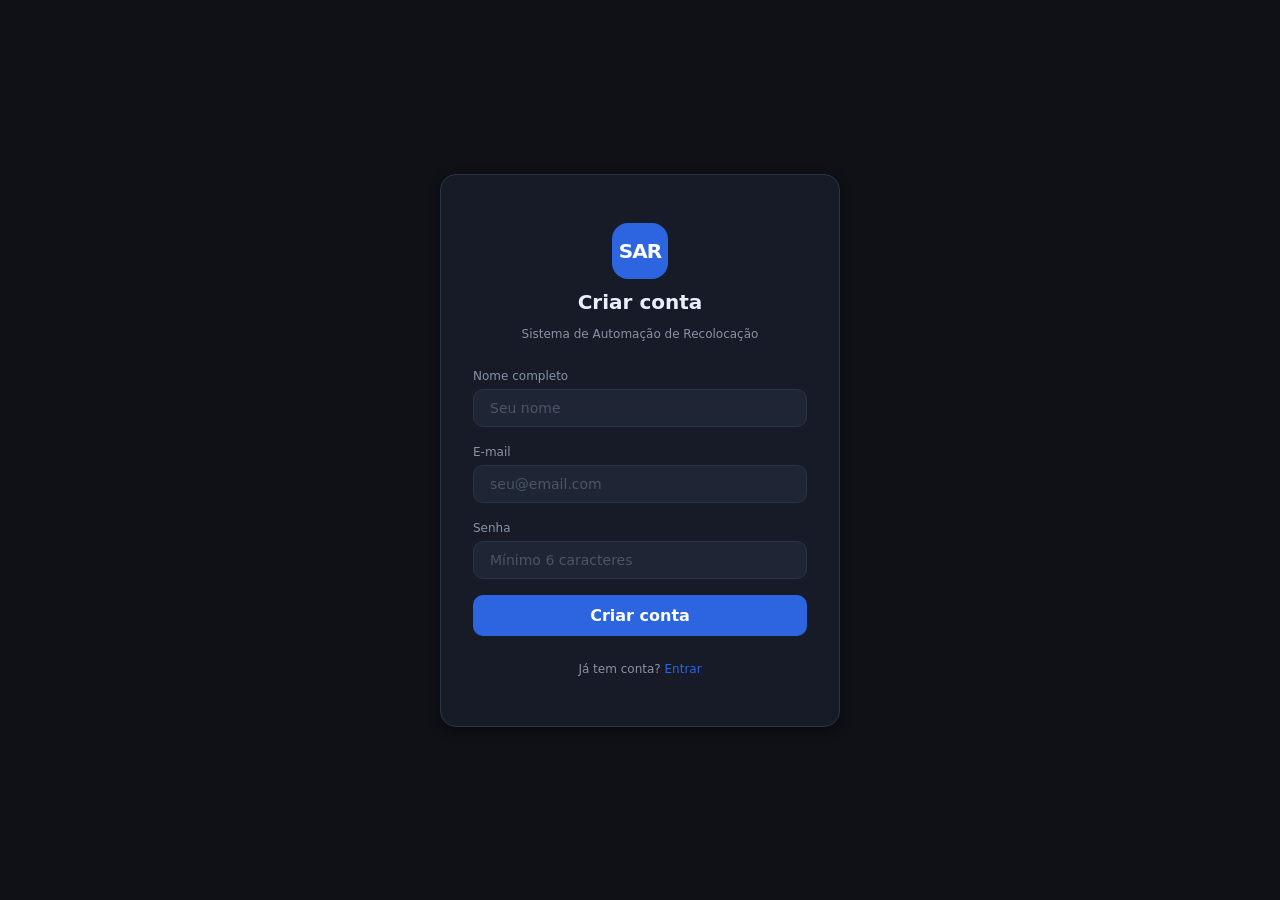
==== frontend/telas/cadastro.html @ 2b6198cf "feat: Motor 2 completo + correções Motor 1 + redesign tela de vagas Motor 2 — Identidade e Acesso: -" ====
<!DOCTYPE html>
<html lang="pt-BR">
<head>
  <meta charset="UTF-8" />
  <meta name="viewport" content="width=device-width, initial-scale=1.0" />
  <title>SAR — Criar conta</title>
  <link rel="stylesheet" href="/frontend/estilos/visual.css" />
</head>
<body>

  <main class="auth-pagina">
    <div class="auth-card">

      <div class="auth-marca">
        <div class="auth-logo">SAR</div>
        <h1 class="auth-titulo">Criar conta</h1>
        <p class="auth-subtitulo">Sistema de Automação de Recolocação</p>
      </div>

      <div id="aviso-global" class="auth-aviso" role="alert"></div>

      <form id="form-cadastro" class="auth-formulario" novalidate>

        <div class="form-grupo" id="grupo-nome">
          <label class="form-label" for="nome">Nome completo</label>
          <input
            class="form-input"
            type="text"
            id="nome"
            name="nome"
            placeholder="Seu nome"
            autocomplete="name"
            required
          />
          <span class="form-mensagem-erro" id="erro-nome"></span>
        </div>

        <div class="form-grupo" id="grupo-email">
          <label class="form-label" for="email">E-mail</label>
          <input
            class="form-input"
            type="email"
            id="email"
            name="email"
            placeholder="seu@email.com"
            autocomplete="email"
            required
          />
          <span class="form-mensagem-erro" id="erro-email"></span>
        </div>

        <div class="form-grupo" id="grupo-senha">
          <label class="form-label" for="senha">Senha</label>
          <input
            class="form-input"
            type="password"
            id="senha"
            name="senha"
            placeholder="Mínimo 6 caracteres"
            autocomplete="new-password"
            required
          />
          <span class="form-mensagem-erro" id="erro-senha"></span>
        </div>

        <button type="submit" id="btn-cadastrar" class="btn btn-primario btn-auth">
          Criar conta
        </button>

      </form>

      <p class="auth-rodape">
        Já tem conta? <a href="/login">Entrar</a>
      </p>

    </div>
  </main>

  <script src="/integracao/rotas/api.js"></script>
  <script src="/frontend/scripts/cadastro.js"></script>

</body>
</html>
---- frontend/estilos/visual.css ----
/* ============================================================
   SAR — visual.css
   Design system global. Único arquivo CSS do sistema.
   ============================================================ */

/* ------------------------------------------------------------
   1. TOKENS DE DESIGN
------------------------------------------------------------ */
:root {
  /* Fundos */
  --fundo:           #0f1117;
  --superficie:      #161b27;
  --card:            #1e2535;
  --card-hover:      #243048;
  --borda:           #2a3447;
  --borda-sutil:     #1e2535;

  /* Marca */
  --primaria:        #2d65e0;
  --primaria-hover:  #3d75f0;
  --primaria-suave:  rgba(45, 101, 224, 0.15);

  /* Texto */
  --texto:           #e8f0ff;
  --texto-sec:       #8892a4;
  --texto-des:       #4a5568;

  /* Feedback */
  --sucesso:         #22c55e;
  --sucesso-suave:   rgba(34, 197, 94, 0.12);
  --aviso:           #f59e0b;
  --erro:            #ef4444;
  --erro-suave:      rgba(239, 68, 68, 0.12);

  /* Badges — regime */
  --badge-clt:       #3b82f6;
  --badge-pj:        #8b5cf6;
  --badge-estagio:   #06b6d4;
  --badge-outro:     #6b7280;

  /* Badges — modalidade */
  --badge-remoto:    #10b981;
  --badge-presencial:#f59e0b;
  --badge-hibrido:   #a78bfa;

  /* Espaçamento */
  --esp-xs:  4px;
  --esp-sm:  8px;
  --esp-md:  16px;
  --esp-lg:  24px;
  --esp-xl:  32px;
  --esp-2xl: 48px;

  /* Tipografia */
  --fonte:      system-ui, -apple-system, "Segoe UI", sans-serif;
  --fonte-xs:   0.6875rem;
  --fonte-sm:   0.75rem;
  --fonte-md:   0.875rem;
  --fonte-base: 1rem;
  --fonte-lg:   1.125rem;
  --fonte-xl:   1.25rem;
  --fonte-2xl:  1.5rem;

  /* Bordas */
  --raio-sm:   6px;
  --raio-md:   10px;
  --raio-lg:   16px;
  --raio-full: 9999px;

  /* Sombras */
  --sombra-sm: 0 1px 3px rgba(0,0,0,0.3);
  --sombra-md: 0 4px 12px rgba(0,0,0,0.4);

  /* Transição padrão */
  --transicao: 0.18s ease;

  /* Layout */
  --sidebar-largura: 220px;
}

/* ------------------------------------------------------------
   2. RESET
------------------------------------------------------------ */
*, *::before, *::after { box-sizing: border-box; margin: 0; padding: 0; }

html, body { height: 100%; }

body {
  font-family: var(--fonte);
  font-size: var(--fonte-base);
  color: var(--texto);
  background: var(--fundo);
  line-height: 1.5;
  -webkit-font-smoothing: antialiased;
}

a    { color: inherit; text-decoration: none; }
ul   { list-style: none; }
button { cursor: pointer; font-family: var(--fonte); border: none; background: none; }

/* ------------------------------------------------------------
   3. LAYOUT PRINCIPAL
------------------------------------------------------------ */
.app-layout {
  display: flex;
  height: 100vh;
  overflow: hidden;
}

/* ------------------------------------------------------------
   4. SIDEBAR
------------------------------------------------------------ */
.sidebar {
  width: var(--sidebar-largura);
  min-width: var(--sidebar-largura);
  background: var(--superficie);
  border-right: 1px solid var(--borda);
  display: flex;
  flex-direction: column;
  padding: var(--esp-lg) 0;
  overflow-y: auto;
}

.sidebar-logo {
  padding: 0 var(--esp-lg) var(--esp-lg);
  border-bottom: 1px solid var(--borda);
  margin-bottom: var(--esp-md);
}

.logo-principal {
  font-size: var(--fonte-xl);
  font-weight: 800;
  color: var(--texto);
  letter-spacing: -0.5px;
}

.logo-sub {
  font-size: var(--fonte-sm);
  color: var(--texto-sec);
  margin-top: 2px;
}

.sidebar-nav {
  flex: 1;
  padding: 0 var(--esp-sm);
  display: flex;
  flex-direction: column;
  gap: var(--esp-xs);
}

.nav-item {
  display: flex;
  align-items: center;
  gap: var(--esp-md);
  padding: 10px var(--esp-md);
  border-radius: var(--raio-md);
  font-size: var(--fonte-md);
  color: var(--texto-sec);
  transition: background var(--transicao), color var(--transicao);
  cursor: pointer;
  user-select: none;
}

.nav-item:hover               { background: var(--card); color: var(--texto); }
.nav-item.ativo               { background: var(--primaria-suave); color: var(--primaria); font-weight: 600; }
.nav-item .nav-icone          { font-size: var(--fonte-lg); width: 22px; text-align: center; flex-shrink: 0; }

.sidebar-footer {
  padding: var(--esp-md) var(--esp-lg) 0;
  border-top: 1px solid var(--borda);
  margin-top: var(--esp-lg);
}

.status-conexao {
  display: flex;
  align-items: center;
  gap: var(--esp-sm);
  font-size: var(--fonte-sm);
  color: var(--texto-sec);
}

.status-ponto {
  width: 8px;
  height: 8px;
  border-radius: var(--raio-full);
  background: var(--texto-des);
  flex-shrink: 0;
  transition: background var(--transicao);
}

.status-ponto.online  { background: var(--sucesso); box-shadow: 0 0 6px var(--sucesso); }
.status-ponto.offline { background: var(--erro); }

/* ------------------------------------------------------------
   5. CONTEÚDO PRINCIPAL
------------------------------------------------------------ */
.main-content {
  flex: 1;
  display: flex;
  flex-direction: column;
  overflow: hidden;
}

.page-header {
  display: flex;
  align-items: center;
  justify-content: space-between;
  padding: var(--esp-lg) var(--esp-xl);
  border-bottom: 1px solid var(--borda);
  flex-shrink: 0;
  gap: var(--esp-md);
}

.page-titulo {
  font-size: var(--fonte-xl);
  font-weight: 700;
  color: var(--texto);
}

.page-contagem {
  font-size: var(--fonte-md);
  color: var(--texto-sec);
  margin-left: var(--esp-sm);
  font-weight: 400;
}

.page-acoes {
  display: flex;
  align-items: center;
  gap: var(--esp-sm);
}

.sync-status {
  font-size: var(--fonte-sm);
  color: var(--texto-des);
}

/* ------------------------------------------------------------
   6. BOTÕES
------------------------------------------------------------ */
.btn {
  display: inline-flex;
  align-items: center;
  gap: var(--esp-sm);
  padding: var(--esp-sm) var(--esp-md);
  border-radius: var(--raio-md);
  font-size: var(--fonte-md);
  font-weight: 500;
  transition: background var(--transicao), opacity var(--transicao);
  white-space: nowrap;
}

.btn:active:not(:disabled) { transform: scale(0.97); }
.btn:disabled              { opacity: 0.45; cursor: not-allowed; }

.btn-primario                       { background: var(--primaria); color: #fff; }
.btn-primario:hover:not(:disabled)  { background: var(--primaria-hover); }

.btn-secundario                      { background: var(--card); color: var(--texto); border: 1px solid var(--borda); }
.btn-secundario:hover:not(:disabled) { background: var(--card-hover); }

.btn-ghost                      { background: transparent; color: var(--texto-sec); }
.btn-ghost:hover:not(:disabled) { background: var(--card); color: var(--texto); }

.icone-sync { display: inline-block; transition: transform 0.5s ease; }
.sincronizando .icone-sync { animation: girar 0.9s linear infinite; }

@keyframes girar { to { transform: rotate(360deg); } }

/* ------------------------------------------------------------
   7. BARRA DE FILTROS
------------------------------------------------------------ */
.filtros-bar {
  display: flex;
  align-items: center;
  gap: var(--esp-sm);
  padding: var(--esp-md) var(--esp-xl);
  border-bottom: 1px solid var(--borda);
  flex-shrink: 0;
  flex-wrap: wrap;
}

.filtro-label {
  font-size: var(--fonte-sm);
  color: var(--texto-sec);
  font-weight: 500;
}

.filtro-chip {
  display: inline-flex;
  align-items: center;
  gap: var(--esp-xs);
  padding: 5px var(--esp-md);
  border-radius: var(--raio-full);
  font-size: var(--fonte-sm);
  font-weight: 500;
  border: 1px solid var(--borda);
  color: var(--texto-sec);
  background: var(--card);
  cursor: pointer;
  transition: background var(--transicao), color var(--transicao), border-color var(--transicao);
  user-select: none;
}

.filtro-chip:hover      { background: var(--card-hover); color: var(--texto); }
.filtro-chip.ativo      { background: var(--primaria-suave); color: var(--primaria); border-color: var(--primaria); }

.filtro-limpar {
  margin-left: auto;
  font-size: var(--fonte-sm);
  color: var(--texto-sec);
  cursor: pointer;
  padding: 5px var(--esp-sm);
  border-radius: var(--raio-sm);
  transition: color var(--transicao);
}
.filtro-limpar:hover { color: var(--texto); }

/* ------------------------------------------------------------
   8. ÁREA DE SCROLL
------------------------------------------------------------ */
.content-scroll {
  flex: 1;
  overflow-y: auto;
  padding: var(--esp-xl);
}

/* ------------------------------------------------------------
   9. GRID DE VAGAS
------------------------------------------------------------ */
.vagas-grid {
  display: grid;
  grid-template-columns: repeat(auto-fill, minmax(300px, 1fr));
  gap: var(--esp-lg);
}

/* ------------------------------------------------------------
   10. CARD DE VAGA
------------------------------------------------------------ */
.vaga-card {
  background: var(--card);
  border: 1px solid var(--borda);
  border-radius: var(--raio-lg);
  padding: var(--esp-lg);
  display: flex;
  flex-direction: column;
  gap: var(--esp-md);
  transition: border-color var(--transicao), box-shadow var(--transicao), transform 0.15s ease;
}

.vaga-card:hover {
  border-color: var(--primaria);
  box-shadow: var(--sombra-md);
  transform: translateY(-2px);
}

.card-topo {
  display: flex;
  align-items: flex-start;
  gap: var(--esp-md);
}

.card-avatar {
  width: 42px;
  height: 42px;
  border-radius: var(--raio-md);
  background: var(--primaria-suave);
  border: 1px solid var(--borda);
  display: flex;
  align-items: center;
  justify-content: center;
  font-size: var(--fonte-md);
  font-weight: 700;
  color: var(--primaria);
  flex-shrink: 0;
  overflow: hidden;
}

.card-avatar img {
  width: 100%;
  height: 100%;
  object-fit: cover;
  border-radius: inherit;
}

.card-empresa-wrap { flex: 1; min-width: 0; }

.card-empresa {
  font-size: var(--fonte-sm);
  color: var(--texto-sec);
  white-space: nowrap;
  overflow: hidden;
  text-overflow: ellipsis;
}

.card-titulo {
  font-size: var(--fonte-base);
  font-weight: 700;
  color: var(--texto);
  line-height: 1.3;
  margin-top: 2px;
  display: -webkit-box;
  -webkit-line-clamp: 2;
  -webkit-box-orient: vertical;
  overflow: hidden;
}

.card-local {
  display: flex;
  align-items: center;
  gap: var(--esp-xs);
  font-size: var(--fonte-sm);
  color: var(--texto-sec);
}

.card-badges {
  display: flex;
  flex-wrap: wrap;
  gap: var(--esp-xs);
}

/* ------------------------------------------------------------
   11. BADGES
------------------------------------------------------------ */
.badge {
  display: inline-flex;
  align-items: center;
  padding: 3px 8px;
  border-radius: var(--raio-full);
  font-size: var(--fonte-xs);
  font-weight: 600;
  letter-spacing: 0.3px;
  text-transform: uppercase;
}

.badge-clt        { background: rgba(59,130,246,0.15);  color: var(--badge-clt); }
.badge-pj         { background: rgba(139,92,246,0.15);  color: var(--badge-pj); }
.badge-estagio    { background: rgba(6,182,212,0.15);   color: var(--badge-estagio); }
.badge-outro      { background: rgba(107,114,128,0.15); color: var(--badge-outro); }
.badge-remoto     { background: rgba(16,185,129,0.15);  color: var(--badge-remoto); }
.badge-presencial { background: rgba(245,158,11,0.15);  color: var(--badge-presencial); }
.badge-hibrido    { background: rgba(167,139,250,0.15); color: var(--badge-hibrido); }

/* ------------------------------------------------------------
   12. RODAPÉ DO CARD
------------------------------------------------------------ */
.card-salario {
  font-size: var(--fonte-md);
  color: var(--sucesso);
  font-weight: 600;
}

.card-salario.a-combinar {
  color: var(--texto-des);
  font-weight: 400;
  font-style: italic;
}

.card-rodape {
  display: flex;
  align-items: center;
  justify-content: space-between;
  margin-top: auto;
  padding-top: var(--esp-md);
  border-top: 1px solid var(--borda-sutil);
  gap: var(--esp-sm);
}

.card-data {
  font-size: var(--fonte-sm);
  color: var(--texto-des);
}

/* ------------------------------------------------------------
   13. ESTADOS
------------------------------------------------------------ */
.estado-container {
  display: flex;
  flex-direction: column;
  align-items: center;
  justify-content: center;
  gap: var(--esp-md);
  padding: var(--esp-2xl);
  text-align: center;
  grid-column: 1 / -1;
}

.estado-icone      { font-size: 3rem; opacity: 0.5; }
.estado-titulo     { font-size: var(--fonte-lg); font-weight: 600; color: var(--texto); }
.estado-descricao  { font-size: var(--fonte-md); color: var(--texto-sec); max-width: 360px; }

/* Skeleton loader */
@keyframes shimmer {
  from { background-position: 200% 0; }
  to   { background-position: -200% 0; }
}

.skeleton {
  background: linear-gradient(90deg, var(--card) 25%, var(--card-hover) 50%, var(--card) 75%);
  background-size: 200% 100%;
  animation: shimmer 1.4s infinite;
  border-radius: var(--raio-sm);
  color: transparent !important;
}

/* ------------------------------------------------------------
   14. SEÇÕES DE CONTEÚDO (navegação SPA)
------------------------------------------------------------ */
.secao {
  flex: 1;
  display: flex;
  flex-direction: column;
  overflow: hidden;
}

.secao.hidden { display: none !important; }

/* ------------------------------------------------------------
   15. PÁGINA SOBRE
------------------------------------------------------------ */
.sobre-hero {
  text-align: center;
  padding: var(--esp-2xl) var(--esp-xl);
  border-bottom: 1px solid var(--borda);
  margin-bottom: var(--esp-xl);
}

.sobre-logo {
  display: inline-flex;
  align-items: center;
  justify-content: center;
  width: 72px;
  height: 72px;
  border-radius: var(--raio-lg);
  background: var(--primaria);
  font-size: var(--fonte-2xl);
  font-weight: 800;
  color: #fff;
  letter-spacing: -1px;
  margin-bottom: var(--esp-lg);
}

.sobre-titulo {
  font-size: var(--fonte-2xl);
  font-weight: 700;
  color: var(--texto);
  margin-bottom: var(--esp-sm);
}

.sobre-tagline {
  font-size: var(--fonte-base);
  color: var(--texto-sec);
  max-width: 520px;
  margin: 0 auto;
}

.sobre-secao {
  max-width: 860px;
  margin: 0 auto var(--esp-xl);
  padding: 0 var(--esp-xl);
}

.sobre-secao-titulo {
  font-size: var(--fonte-lg);
  font-weight: 700;
  color: var(--texto);
  margin-bottom: var(--esp-md);
  padding-bottom: var(--esp-sm);
  border-bottom: 1px solid var(--borda);
}

.sobre-texto {
  font-size: var(--fonte-md);
  color: var(--texto-sec);
  line-height: 1.7;
  margin-bottom: var(--esp-md);
}

/* Informações acadêmicas */
.sobre-academico {
  display: grid;
  grid-template-columns: 1fr 1fr;
  gap: var(--esp-md);
}

.academico-item {
  background: var(--card);
  border: 1px solid var(--borda);
  border-radius: var(--raio-md);
  padding: var(--esp-md);
  display: flex;
  flex-direction: column;
  gap: var(--esp-xs);
}

.academico-label {
  font-size: var(--fonte-xs);
  font-weight: 600;
  text-transform: uppercase;
  letter-spacing: 0.5px;
  color: var(--texto-sec);
}

.academico-valor {
  font-size: var(--fonte-md);
  font-weight: 600;
  color: var(--texto);
}

.academico-placeholder {
  color: var(--texto-des);
  font-style: italic;
  font-weight: 400;
}

/* Grid da equipe */
.equipe-grid {
  display: grid;
  grid-template-columns: repeat(auto-fill, minmax(160px, 1fr));
  gap: var(--esp-md);
}

.equipe-card {
  background: var(--card);
  border: 1px solid var(--borda);
  border-radius: var(--raio-lg);
  padding: var(--esp-lg) var(--esp-md);
  display: flex;
  flex-direction: column;
  align-items: center;
  gap: var(--esp-sm);
  text-align: center;
  transition: border-color var(--transicao), transform 0.15s ease;
}

.equipe-card:hover {
  border-color: var(--primaria);
  transform: translateY(-2px);
}

.equipe-avatar {
  width: 56px;
  height: 56px;
  border-radius: var(--raio-full);
  background: var(--primaria-suave);
  border: 2px solid var(--borda);
  display: flex;
  align-items: center;
  justify-content: center;
  font-size: var(--fonte-lg);
  font-weight: 700;
  color: var(--primaria);
}

.equipe-nome {
  font-size: var(--fonte-md);
  font-weight: 600;
  color: var(--texto);
  line-height: 1.3;
}

.equipe-funcao {
  font-size: var(--fonte-sm);
  color: var(--texto-sec);
}

/* Card do desenvolvedor */
.dev-footer {
  max-width: 860px;
  margin: var(--esp-xl) auto var(--esp-2xl);
  padding: 0 var(--esp-xl);
}

.dev-card {
  background: var(--superficie);
  border: 1px solid var(--borda);
  border-radius: var(--raio-lg);
  padding: var(--esp-xl);
  display: flex;
  align-items: center;
  gap: var(--esp-xl);
}

.dev-avatar {
  width: 72px;
  height: 72px;
  border-radius: var(--raio-full);
  background: var(--primaria-suave);
  border: 2px solid var(--primaria);
  display: flex;
  align-items: center;
  justify-content: center;
  font-size: var(--fonte-xl);
  font-weight: 700;
  color: var(--primaria);
  flex-shrink: 0;
}

.dev-info { flex: 1; }

.dev-nome {
  font-size: var(--fonte-lg);
  font-weight: 700;
  color: var(--texto);
}

.dev-cargo {
  font-size: var(--fonte-md);
  color: var(--primaria);
  margin-top: 2px;
}

.dev-descricao {
  font-size: var(--fonte-sm);
  color: var(--texto-sec);
  margin-top: var(--esp-sm);
  line-height: 1.6;
}

.dev-links {
  display: flex;
  gap: var(--esp-sm);
  margin-top: var(--esp-md);
  flex-wrap: wrap;
}

.dev-link {
  display: inline-flex;
  align-items: center;
  gap: var(--esp-xs);
  padding: 6px var(--esp-md);
  border-radius: var(--raio-full);
  font-size: var(--fonte-sm);
  font-weight: 500;
  border: 1px solid var(--borda);
  color: var(--texto-sec);
  background: var(--card);
  transition: color var(--transicao), border-color var(--transicao), background var(--transicao);
}

.dev-link:hover {
  color: var(--primaria);
  border-color: var(--primaria);
  background: var(--primaria-suave);
}

/* ------------------------------------------------------------
   16. UTILITÁRIOS
------------------------------------------------------------ */
.hidden { display: none !important; }

/* ------------------------------------------------------------
   15. SCROLLBAR
------------------------------------------------------------ */
::-webkit-scrollbar              { width: 5px; height: 5px; }
::-webkit-scrollbar-track        { background: transparent; }
::-webkit-scrollbar-thumb        { background: var(--borda); border-radius: var(--raio-full); }
::-webkit-scrollbar-thumb:hover  { background: var(--texto-des); }

/* ------------------------------------------------------------
   17. BARRA DE BUSCA
------------------------------------------------------------ */
.busca-bar {
  padding: var(--esp-md) var(--esp-xl);
  border-bottom: 1px solid var(--borda);
  flex-shrink: 0;
}

.busca-input {
  width: 100%;
  padding: 9px var(--esp-md);
  background: var(--card);
  border: 1px solid var(--borda);
  border-radius: var(--raio-md);
  font-family: var(--fonte);
  font-size: var(--fonte-md);
  color: var(--texto);
  outline: none;
  transition: border-color var(--transicao), box-shadow var(--transicao);
}

.busca-input:focus {
  border-color: var(--primaria);
  box-shadow: 0 0 0 3px var(--primaria-suave);
}

.busca-input::placeholder { color: var(--texto-des); }

/* ------------------------------------------------------------
   18. SELETOR DE ORDENAÇÃO
------------------------------------------------------------ */
.select-ordenacao {
  padding: var(--esp-sm) var(--esp-md);
  background: var(--card);
  border: 1px solid var(--borda);
  border-radius: var(--raio-md);
  font-family: var(--fonte);
  font-size: var(--fonte-md);
  color: var(--texto);
  cursor: pointer;
  outline: none;
  transition: border-color var(--transicao);
}

.select-ordenacao:focus { border-color: var(--primaria); }

/* ------------------------------------------------------------
   19. LISTA DE VAGAS
------------------------------------------------------------ */
.vagas-lista {
  display: flex;
  flex-direction: column;
  gap: var(--esp-sm);
}

.vaga-item {
  display: flex;
  align-items: center;
  gap: var(--esp-md);
  padding: var(--esp-md) var(--esp-lg);
  background: var(--card);
  border: 1px solid var(--borda);
  border-radius: var(--raio-md);
  transition: border-color var(--transicao), box-shadow var(--transicao);
}

.vaga-item:hover {
  border-color: var(--primaria);
  box-shadow: var(--sombra-sm);
}

.item-avatar {
  width: 38px;
  height: 38px;
  border-radius: var(--raio-md);
  background: var(--primaria-suave);
  border: 1px solid var(--borda);
  display: flex;
  align-items: center;
  justify-content: center;
  font-size: var(--fonte-md);
  font-weight: 700;
  color: var(--primaria);
  flex-shrink: 0;
}

.item-info {
  flex: 1;
  min-width: 0;
  display: flex;
  flex-direction: column;
  gap: 2px;
}

.item-titulo {
  font-size: var(--fonte-md);
  font-weight: 600;
  color: var(--texto);
  white-space: nowrap;
  overflow: hidden;
  text-overflow: ellipsis;
}

.item-empresa {
  font-size: var(--fonte-sm);
  color: var(--texto-sec);
  white-space: nowrap;
  overflow: hidden;
  text-overflow: ellipsis;
}

.item-badges {
  display: flex;
  gap: var(--esp-xs);
  flex-shrink: 0;
}

.item-meta {
  flex-shrink: 0;
  text-align: right;
  display: flex;
  flex-direction: column;
  gap: 2px;
  min-width: 100px;
}

.item-salario {
  font-size: var(--fonte-sm);
  font-weight: 600;
  color: var(--sucesso);
}

.item-salario.a-combinar {
  color: var(--texto-des);
  font-weight: 400;
  font-style: italic;
}

.item-data {
  font-size: var(--fonte-xs);
  color: var(--texto-des);
}

.btn-item-acao {
  flex-shrink: 0;
  font-size: var(--fonte-sm);
  padding: 6px var(--esp-md);
}

/* ------------------------------------------------------------
   20. VAGA REMOVIDA DA PLATAFORMA
------------------------------------------------------------ */
.vaga-removida {
  opacity: 0.65;
  border-color: var(--aviso) !important;
}

.vaga-removida:hover {
  border-color: var(--aviso) !important;
  box-shadow: 0 4px 12px rgba(245, 158, 11, 0.15);
  transform: none;
}

.card-removida {
  font-size: var(--fonte-xs);
  font-weight: 600;
  color: var(--aviso);
  background: rgba(245, 158, 11, 0.1);
  border: 1px solid rgba(245, 158, 11, 0.3);
  border-radius: var(--raio-sm);
  padding: 3px var(--esp-sm);
  letter-spacing: 0.2px;
}

/* ------------------------------------------------------------
   18. TELAS DE AUTENTICAÇÃO
------------------------------------------------------------ */
.auth-pagina {
  min-height: 100vh;
  display: flex;
  align-items: center;
  justify-content: center;
  background: var(--fundo);
  padding: var(--esp-xl) var(--esp-md);
}

.auth-card {
  width: 100%;
  max-width: 400px;
  background: var(--superficie);
  border: 1px solid var(--borda);
  border-radius: var(--raio-lg);
  padding: var(--esp-2xl) var(--esp-xl);
  display: flex;
  flex-direction: column;
  gap: var(--esp-lg);
  box-shadow: var(--sombra-md);
}

.auth-marca {
  display: flex;
  flex-direction: column;
  align-items: center;
  gap: var(--esp-sm);
  text-align: center;
}

.auth-logo {
  display: inline-flex;
  align-items: center;
  justify-content: center;
  width: 56px;
  height: 56px;
  border-radius: var(--raio-lg);
  background: var(--primaria);
  font-size: var(--fonte-xl);
  font-weight: 800;
  color: #fff;
  letter-spacing: -1px;
}

.auth-titulo {
  font-size: var(--fonte-xl);
  font-weight: 700;
  color: var(--texto);
}

.auth-subtitulo {
  font-size: var(--fonte-sm);
  color: var(--texto-sec);
}

.auth-formulario {
  display: flex;
  flex-direction: column;
  gap: var(--esp-md);
}

.form-grupo {
  display: flex;
  flex-direction: column;
  gap: var(--esp-xs);
}

.form-label {
  font-size: var(--fonte-sm);
  font-weight: 500;
  color: var(--texto-sec);
}

.form-input {
  width: 100%;
  padding: 10px var(--esp-md);
  background: var(--card);
  border: 1px solid var(--borda);
  border-radius: var(--raio-md);
  font-family: var(--fonte);
  font-size: var(--fonte-md);
  color: var(--texto);
  outline: none;
  transition: border-color var(--transicao), box-shadow var(--transicao);
}

.form-input:focus {
  border-color: var(--primaria);
  box-shadow: 0 0 0 3px var(--primaria-suave);
}

.form-input::placeholder { color: var(--texto-des); }

.form-grupo.com-erro .form-input {
  border-color: var(--erro);
  box-shadow: 0 0 0 3px var(--erro-suave);
}

.form-mensagem-erro {
  font-size: var(--fonte-sm);
  color: var(--erro);
  display: none;
}

.form-grupo.com-erro .form-mensagem-erro { display: block; }

.auth-aviso {
  font-size: var(--fonte-sm);
  color: var(--erro);
  background: var(--erro-suave);
  border: 1px solid var(--erro);
  border-radius: var(--raio-md);
  padding: var(--esp-sm) var(--esp-md);
  text-align: center;
  display: none;
}

.auth-aviso.visivel { display: block; }

.btn-auth {
  width: 100%;
  justify-content: center;
  padding: 11px var(--esp-md);
  font-size: var(--fonte-base);
  font-weight: 600;
}

.auth-rodape {
  text-align: center;
  font-size: var(--fonte-sm);
  color: var(--texto-sec);
}

.auth-rodape a {
  color: var(--primaria);
  font-weight: 500;
  transition: color var(--transicao);
}

.auth-rodape a:hover { color: var(--primaria-hover); }

/* ------------------------------------------------------------
   16. RESPONSIVO
------------------------------------------------------------ */
@media (max-width: 768px) {
  .sidebar {
    width: 60px;
    min-width: 60px;
    padding: var(--esp-md) 0;
  }

  .logo-sub,
  .nav-item span,
  .status-conexao span { display: none; }

  .sidebar-logo    { padding: 0 var(--esp-sm) var(--esp-md); text-align: center; }
  .nav-item        { justify-content: center; padding: var(--esp-sm); }
  .nav-item .nav-icone { margin: 0; }

  .page-header     { padding: var(--esp-md); }
  .filtros-bar     { padding: var(--esp-sm) var(--esp-md); }
  .content-scroll  { padding: var(--esp-md); }
  .vagas-grid      { grid-template-columns: 1fr; }
}
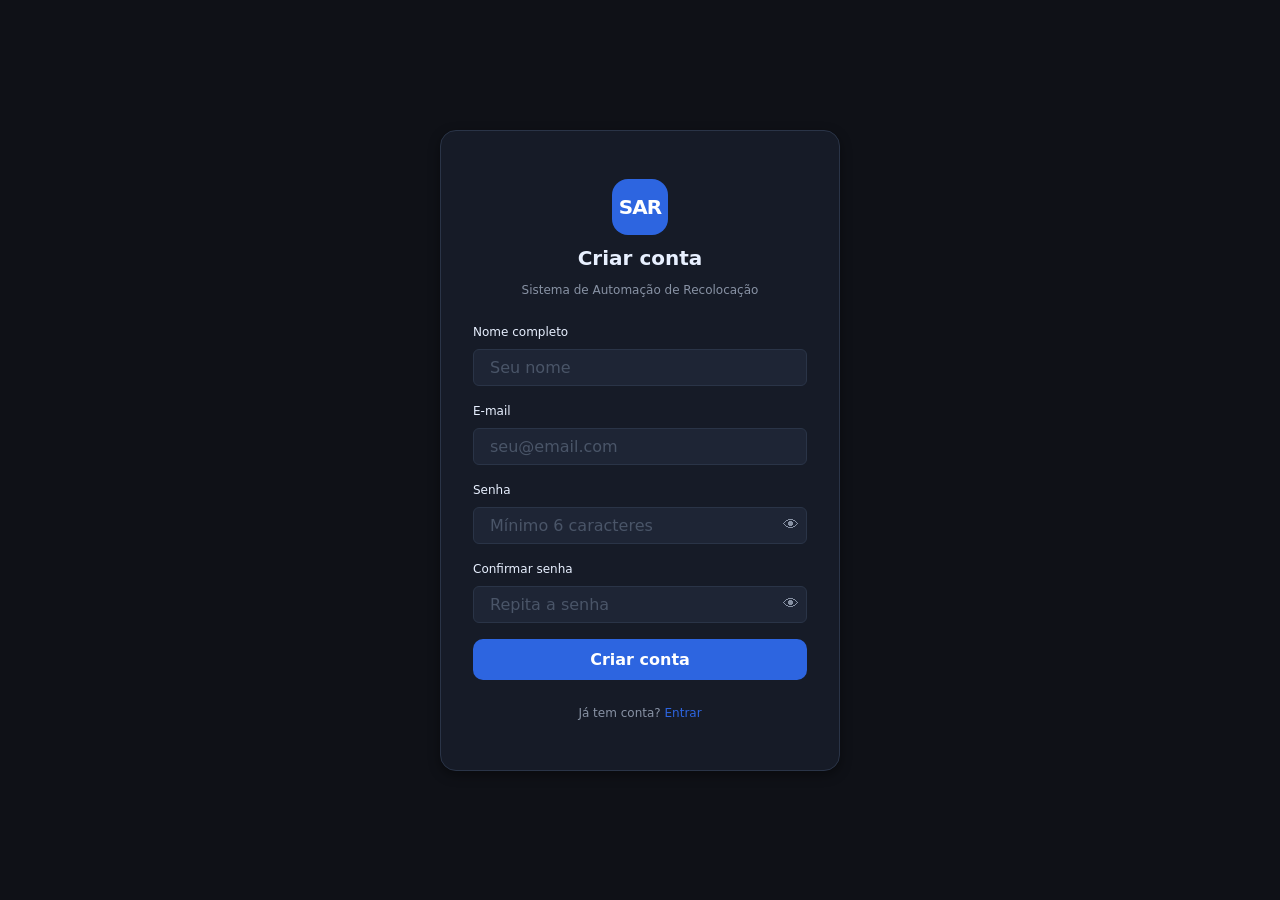
==== commit 71f8c6f6: "fix: Implementações Motor 3 e decisões arquiteturais Motor 4 (pendente teste físico) Correções imple" ====
--- a/frontend/telas/cadastro.html
+++ b/frontend/telas/cadastro.html
@@ -51,16 +51,36 @@
 
         <div class="form-grupo" id="grupo-senha">
           <label class="form-label" for="senha">Senha</label>
-          <input
-            class="form-input"
-            type="password"
-            id="senha"
-            name="senha"
-            placeholder="Mínimo 6 caracteres"
-            autocomplete="new-password"
-            required
-          />
+          <div class="input-senha-wrapper">
+            <input
+              class="form-input"
+              type="password"
+              id="senha"
+              name="senha"
+              placeholder="Mínimo 6 caracteres"
+              autocomplete="new-password"
+              required
+            />
+            <button type="button" class="btn-olho" id="olho-senha" aria-label="Mostrar senha">👁</button>
+          </div>
           <span class="form-mensagem-erro" id="erro-senha"></span>
+        </div>
+
+        <div class="form-grupo" id="grupo-confirmar-senha">
+          <label class="form-label" for="confirmar-senha">Confirmar senha</label>
+          <div class="input-senha-wrapper">
+            <input
+              class="form-input"
+              type="password"
+              id="confirmar-senha"
+              name="confirmar-senha"
+              placeholder="Repita a senha"
+              autocomplete="new-password"
+              required
+            />
+            <button type="button" class="btn-olho" id="olho-confirmar" aria-label="Mostrar confirmação">👁</button>
+          </div>
+          <span class="form-mensagem-erro" id="erro-confirmar-senha"></span>
         </div>
 
         <button type="submit" id="btn-cadastrar" class="btn btn-primario btn-auth">
--- a/frontend/estilos/visual.css
+++ b/frontend/estilos/visual.css
@@ -1028,6 +1028,27 @@
 
 .form-input::placeholder { color: var(--texto-des); }
 
+.input-senha-wrapper {
+  position: relative;
+  display: flex;
+  align-items: center;
+}
+.input-senha-wrapper .form-input {
+  flex: 1;
+  padding-right: 2.5rem;
+}
+.btn-olho {
+  position: absolute;
+  right: var(--esp-sm);
+  background: none;
+  border: none;
+  cursor: pointer;
+  font-size: 1rem;
+  color: var(--texto-sec);
+  padding: 0;
+  line-height: 1;
+}
+
 .form-grupo.com-erro .form-input {
   border-color: var(--erro);
   box-shadow: 0 0 0 3px var(--erro-suave);
@@ -1079,6 +1100,152 @@
 /* ------------------------------------------------------------
    16. RESPONSIVO
 ------------------------------------------------------------ */
+/* ============================================================
+   MOTOR 3 — Perfil do Candidato
+============================================================ */
+.perfil-abas {
+  display: flex;
+  gap: var(--esp-sm);
+  margin-bottom: var(--esp-lg);
+  border-bottom: 1px solid var(--borda);
+  flex-wrap: wrap;
+}
+
+.aba-btn {
+  background: transparent;
+  border: none;
+  color: var(--texto-sec);
+  padding: var(--esp-md) var(--esp-lg);
+  cursor: pointer;
+  font-size: var(--fonte-base);
+  border-bottom: 2px solid transparent;
+  transition: all 0.2s ease;
+}
+
+.aba-btn:hover {
+  color: var(--texto);
+  background: rgba(45, 101, 224, 0.05);
+}
+
+.aba-btn.aba-ativo {
+  color: var(--primaria);
+  border-bottom-color: var(--primaria);
+}
+
+.aba-conteudo {
+  display: none;
+  animation: fadeIn 0.2s ease;
+}
+
+.aba-conteudo.aba-ativo {
+  display: block;
+}
+
+.perfil-form {
+  display: flex;
+  flex-direction: column;
+  gap: var(--esp-lg);
+  margin-bottom: var(--esp-xl);
+}
+
+.form-grupo {
+  display: flex;
+  flex-direction: column;
+  gap: var(--esp-sm);
+}
+
+.form-grupo label {
+  color: var(--texto);
+  font-size: var(--fonte-sm);
+  font-weight: 500;
+}
+
+.form-grupo input,
+.form-grupo textarea,
+.form-grupo select {
+  background: var(--card);
+  border: 1px solid var(--borda);
+  color: var(--texto);
+  padding: var(--esp-sm) var(--esp-md);
+  border-radius: 6px;
+  font-family: inherit;
+  font-size: var(--fonte-base);
+  transition: border-color 0.2s ease;
+}
+
+.form-grupo input:focus,
+.form-grupo textarea:focus,
+.form-grupo select:focus {
+  outline: none;
+  border-color: var(--primaria);
+  background: rgba(45, 101, 224, 0.05);
+}
+
+.form-row {
+  display: grid;
+  grid-template-columns: 1fr 1fr;
+  gap: var(--esp-md);
+}
+
+.perfil-lista {
+  display: flex;
+  flex-direction: column;
+  gap: var(--esp-md);
+  margin-top: var(--esp-lg);
+}
+
+.item-lista {
+  background: var(--card);
+  border: 1px solid var(--borda);
+  padding: var(--esp-md);
+  border-radius: 8px;
+  display: flex;
+  justify-content: space-between;
+  align-items: center;
+}
+
+.item-lista-info {
+  flex: 1;
+}
+
+.item-lista-titulo {
+  color: var(--texto);
+  font-weight: 500;
+  margin-bottom: var(--esp-xs);
+}
+
+.item-lista-desc {
+  color: var(--texto-sec);
+  font-size: var(--fonte-sm);
+}
+
+.item-lista-acoes {
+  display: flex;
+  gap: var(--esp-sm);
+  flex-shrink: 0;
+}
+
+.item-lista-acoes button {
+  background: transparent;
+  border: 1px solid var(--borda);
+  color: var(--texto-sec);
+  padding: 6px 12px;
+  border-radius: 4px;
+  cursor: pointer;
+  font-size: var(--fonte-sm);
+  transition: all 0.2s ease;
+}
+
+.item-lista-acoes button:hover {
+  color: var(--erro);
+  border-color: var(--erro);
+}
+
+@keyframes fadeIn {
+  from { opacity: 0; }
+  to { opacity: 1; }
+}
+
 @media (max-width: 768px) {
   .sidebar {
     width: 60px;
@@ -1098,4 +1265,8 @@
   .filtros-bar     { padding: var(--esp-sm) var(--esp-md); }
   .content-scroll  { padding: var(--esp-md); }
   .vagas-grid      { grid-template-columns: 1fr; }
-}
+
+  .perfil-abas     { gap: var(--esp-xs); }
+  .aba-btn         { padding: var(--esp-md) var(--esp-sm); font-size: var(--fonte-sm); }
+  .form-row        { grid-template-columns: 1fr; }
+}
